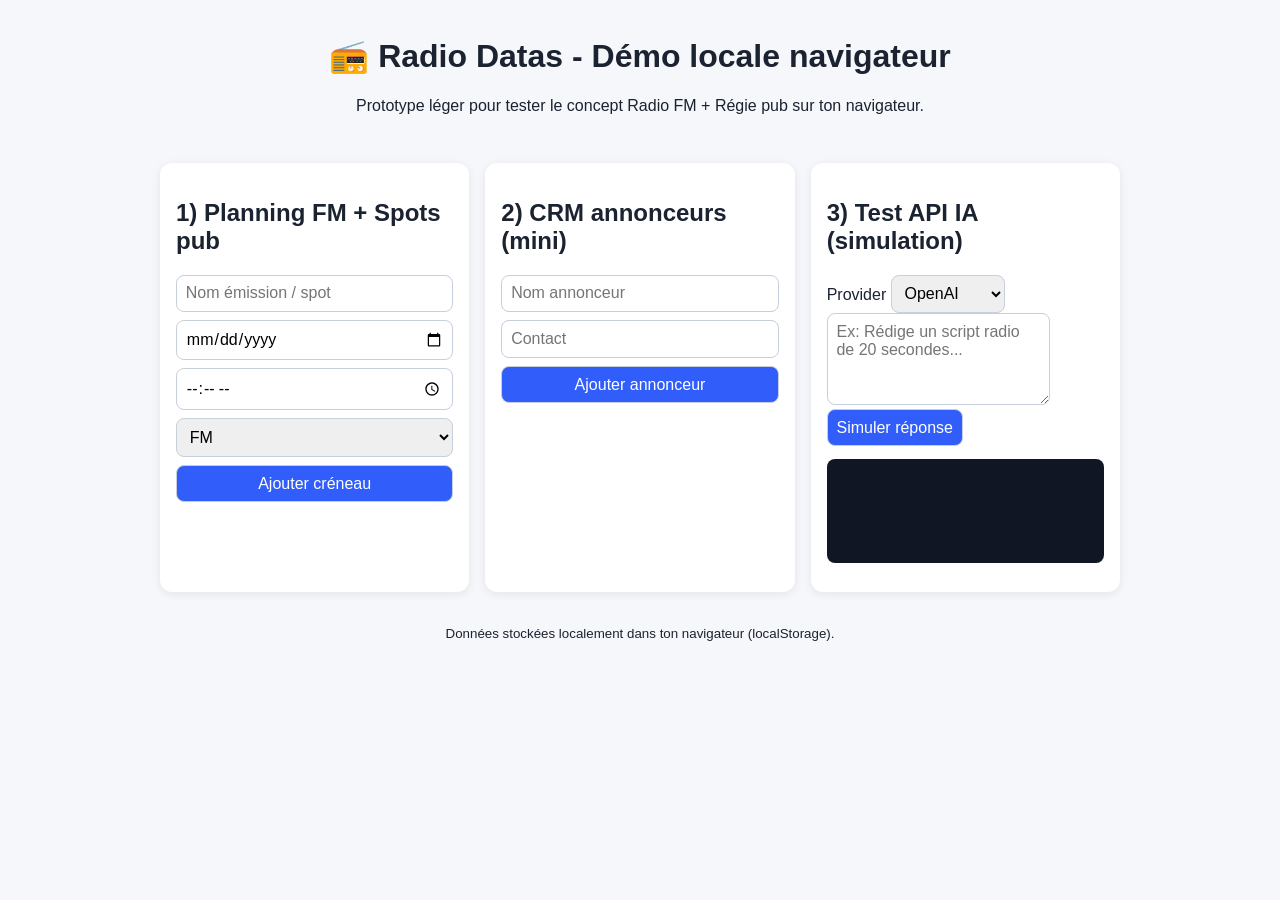
==== app/index.html @ f059dbf0 "Add browser-testable local prototype and run instructions" ====
<!doctype html>
<html lang="fr">
  <head>
    <meta charset="UTF-8" />
    <meta name="viewport" content="width=device-width, initial-scale=1.0" />
    <title>Radio Datas - Démo locale</title>
    <link rel="stylesheet" href="styles.css" />
  </head>
  <body>
    <header>
      <h1>📻 Radio Datas - Démo locale navigateur</h1>
      <p>Prototype léger pour tester le concept Radio FM + Régie pub sur ton navigateur.</p>
    </header>

    <main>
      <section class="card">
        <h2>1) Planning FM + Spots pub</h2>
        <form id="slot-form">
          <input id="slot-title" placeholder="Nom émission / spot" required />
          <input id="slot-date" type="date" required />
          <input id="slot-time" type="time" required />
          <select id="slot-type">
            <option value="FM">FM</option>
            <option value="PUB">PUB</option>
          </select>
          <button type="submit">Ajouter créneau</button>
        </form>
        <ul id="slots"></ul>
      </section>

      <section class="card">
        <h2>2) CRM annonceurs (mini)</h2>
        <form id="crm-form">
          <input id="crm-name" placeholder="Nom annonceur" required />
          <input id="crm-contact" placeholder="Contact" required />
          <button type="submit">Ajouter annonceur</button>
        </form>
        <ul id="advertisers"></ul>
      </section>

      <section class="card">
        <h2>3) Test API IA (simulation)</h2>
        <label for="provider">Provider</label>
        <select id="provider">
          <option>OpenAI</option>
          <option>Claude</option>
          <option>Gemini</option>
          <option>DeepSeek</option>
          <option>Ollama</option>
          <option>LM Studio</option>
        </select>
        <textarea id="prompt" rows="4" placeholder="Ex: Rédige un script radio de 20 secondes..."></textarea>
        <button id="simulate" type="button">Simuler réponse</button>
        <pre id="ai-output"></pre>
      </section>
    </main>

    <footer>
      <small>Données stockées localement dans ton navigateur (localStorage).</small>
    </footer>

    <script src="app.js"></script>
  </body>
</html>
---- app/styles.css ----
:root {
  color-scheme: light;
  font-family: Inter, Arial, sans-serif;
}

body {
  margin: 0;
  background: #f5f7fb;
  color: #1b2230;
}

header,
footer {
  text-align: center;
  padding: 1rem;
}

main {
  max-width: 960px;
  margin: 0 auto;
  padding: 1rem;
  display: grid;
  grid-template-columns: repeat(auto-fit, minmax(280px, 1fr));
  gap: 1rem;
}

.card {
  background: white;
  border-radius: 12px;
  padding: 1rem;
  box-shadow: 0 2px 10px rgba(0, 0, 0, 0.08);
}

form {
  display: grid;
  gap: 0.5rem;
  margin-bottom: 0.75rem;
}

input,
select,
textarea,
button {
  border: 1px solid #c6cfdb;
  border-radius: 8px;
  padding: 0.55rem;
  font: inherit;
}

button {
  background: #315efb;
  color: white;
  cursor: pointer;
}

ul {
  padding-left: 1rem;
}

pre {
  white-space: pre-wrap;
  background: #101623;
  color: #d5e2ff;
  border-radius: 8px;
  padding: 0.75rem;
  min-height: 80px;
}
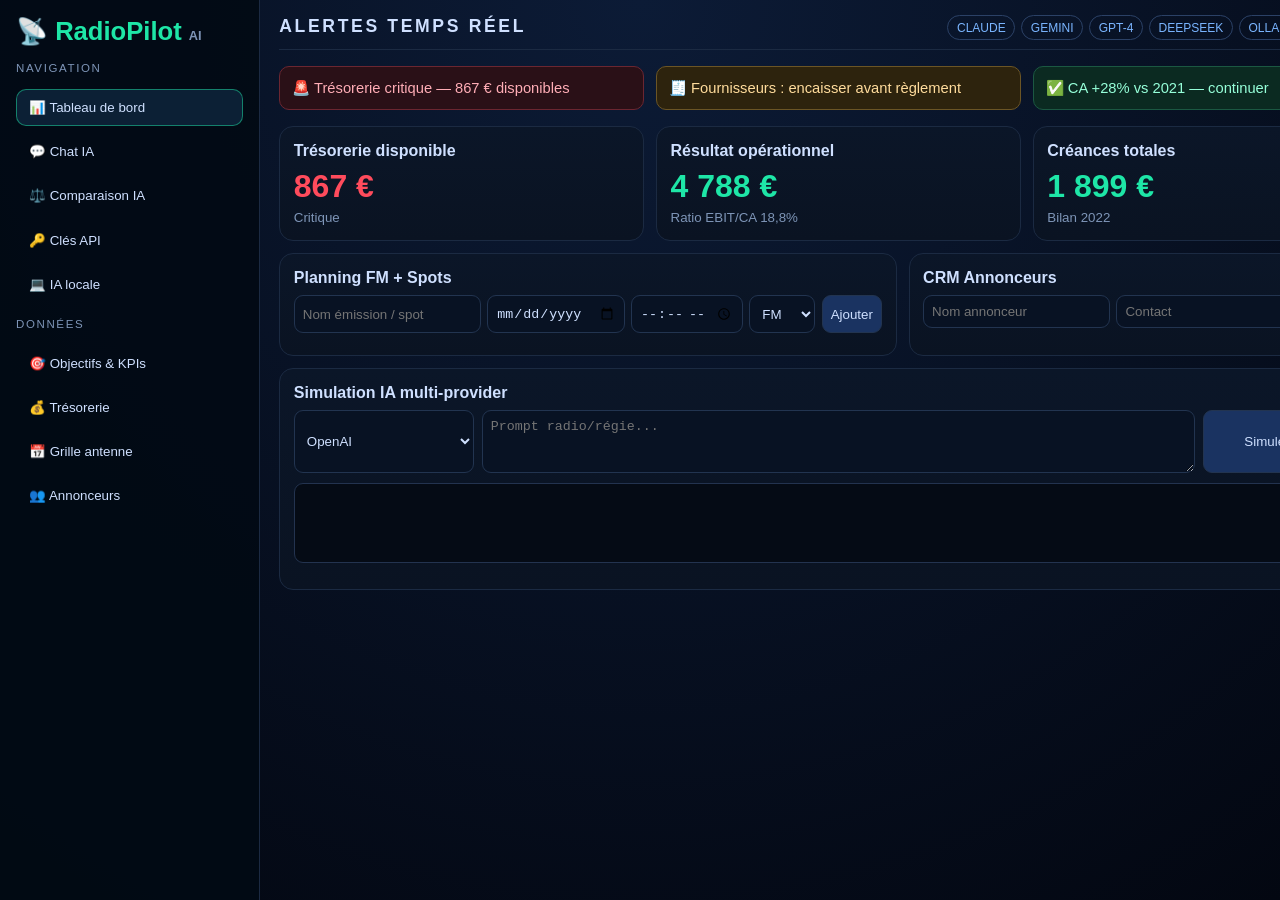
==== commit 763362fd: "Redesign dashboard UI to match shared mockup style" ====
--- a/app/index.html
+++ b/app/index.html
@@ -3,62 +3,99 @@
   <head>
     <meta charset="UTF-8" />
     <meta name="viewport" content="width=device-width, initial-scale=1.0" />
-    <title>Radio Datas - Démo locale</title>
+    <title>RadioPilot AI - Dashboard</title>
     <link rel="stylesheet" href="styles.css" />
   </head>
   <body>
-    <header>
-      <h1>📻 Radio Datas - Démo locale navigateur</h1>
-      <p>Prototype léger pour tester le concept Radio FM + Régie pub sur ton navigateur.</p>
-    </header>
+    <div class="layout">
+      <aside class="sidebar">
+        <div class="brand">📡 <span>RadioPilot</span> <small>AI</small></div>
+        <nav>
+          <p class="section">Navigation</p>
+          <button class="nav-item active">📊 Tableau de bord</button>
+          <button class="nav-item">💬 Chat IA</button>
+          <button class="nav-item">⚖️ Comparaison IA</button>
+          <button class="nav-item">🔑 Clés API</button>
+          <button class="nav-item">💻 IA locale</button>
+        </nav>
+        <nav>
+          <p class="section">Données</p>
+          <button class="nav-item">🎯 Objectifs & KPIs</button>
+          <button class="nav-item">💰 Trésorerie</button>
+          <button class="nav-item">📅 Grille antenne</button>
+          <button class="nav-item">👥 Annonceurs</button>
+        </nav>
+      </aside>
 
-    <main>
-      <section class="card">
-        <h2>1) Planning FM + Spots pub</h2>
-        <form id="slot-form">
-          <input id="slot-title" placeholder="Nom émission / spot" required />
-          <input id="slot-date" type="date" required />
-          <input id="slot-time" type="time" required />
-          <select id="slot-type">
-            <option value="FM">FM</option>
-            <option value="PUB">PUB</option>
-          </select>
-          <button type="submit">Ajouter créneau</button>
-        </form>
-        <ul id="slots"></ul>
-      </section>
+      <main class="main">
+        <header class="topbar">
+          <h1>ALERTES TEMPS RÉEL</h1>
+          <div class="providers">
+            <span>CLAUDE</span><span>GEMINI</span><span>GPT-4</span><span>DEEPSEEK</span><span>OLLAMA</span><span>LM STUDIO</span>
+          </div>
+        </header>
 
-      <section class="card">
-        <h2>2) CRM annonceurs (mini)</h2>
-        <form id="crm-form">
-          <input id="crm-name" placeholder="Nom annonceur" required />
-          <input id="crm-contact" placeholder="Contact" required />
-          <button type="submit">Ajouter annonceur</button>
-        </form>
-        <ul id="advertisers"></ul>
-      </section>
+        <section class="alerts">
+          <div class="alert danger">🚨 Trésorerie critique — 867 € disponibles</div>
+          <div class="alert warn">🧾 Fournisseurs : encaisser avant règlement</div>
+          <div class="alert good">✅ CA +28% vs 2021 — continuer</div>
+        </section>
 
-      <section class="card">
-        <h2>3) Test API IA (simulation)</h2>
-        <label for="provider">Provider</label>
-        <select id="provider">
-          <option>OpenAI</option>
-          <option>Claude</option>
-          <option>Gemini</option>
-          <option>DeepSeek</option>
-          <option>Ollama</option>
-          <option>LM Studio</option>
-        </select>
-        <textarea id="prompt" rows="4" placeholder="Ex: Rédige un script radio de 20 secondes..."></textarea>
-        <button id="simulate" type="button">Simuler réponse</button>
-        <pre id="ai-output"></pre>
-      </section>
-    </main>
+        <section class="kpis">
+          <article class="card">
+            <h3>Trésorerie disponible</h3>
+            <p class="value danger">867 €</p>
+            <small>Critique</small>
+          </article>
+          <article class="card">
+            <h3>Résultat opérationnel</h3>
+            <p class="value">4 788 €</p>
+            <small>Ratio EBIT/CA 18,8%</small>
+          </article>
+          <article class="card">
+            <h3>Créances totales</h3>
+            <p class="value">1 899 €</p>
+            <small>Bilan 2022</small>
+          </article>
+        </section>
 
-    <footer>
-      <small>Données stockées localement dans ton navigateur (localStorage).</small>
-    </footer>
+        <section class="grid2">
+          <article class="card">
+            <h3>Planning FM + Spots</h3>
+            <form id="slot-form" class="compact-form">
+              <input id="slot-title" placeholder="Nom émission / spot" required />
+              <input id="slot-date" type="date" required />
+              <input id="slot-time" type="time" required />
+              <select id="slot-type"><option value="FM">FM</option><option value="PUB">PUB</option></select>
+              <button type="submit">Ajouter</button>
+            </form>
+            <ul id="slots"></ul>
+          </article>
 
+          <article class="card">
+            <h3>CRM Annonceurs</h3>
+            <form id="crm-form" class="compact-form">
+              <input id="crm-name" placeholder="Nom annonceur" required />
+              <input id="crm-contact" placeholder="Contact" required />
+              <button type="submit">Ajouter</button>
+            </form>
+            <ul id="advertisers"></ul>
+          </article>
+        </section>
+
+        <section class="card">
+          <h3>Simulation IA multi-provider</h3>
+          <div class="ia-row">
+            <select id="provider">
+              <option>OpenAI</option><option>Claude</option><option>Gemini</option><option>DeepSeek</option><option>Ollama</option><option>LM Studio</option>
+            </select>
+            <textarea id="prompt" rows="3" placeholder="Prompt radio/régie..."></textarea>
+            <button id="simulate" type="button">Simuler réponse</button>
+          </div>
+          <pre id="ai-output"></pre>
+        </section>
+      </main>
+    </div>
     <script src="app.js"></script>
   </body>
 </html>
--- a/app/styles.css
+++ b/app/styles.css
@@ -1,67 +1,65 @@
 :root {
-  color-scheme: light;
-  font-family: Inter, Arial, sans-serif;
+  --bg: #030711;
+  --bg2: #071224;
+  --card: #0b1628;
+  --line: #1b2a42;
+  --text: #cfe0ff;
+  --muted: #7e95b7;
+  --ok: #1ee6a7;
+  --warn: #ffb020;
+  --danger: #ff4b5c;
 }
-
+* { box-sizing: border-box; }
 body {
   margin: 0;
-  background: #f5f7fb;
-  color: #1b2230;
+  font-family: "Segoe UI", Inter, sans-serif;
+  background: radial-gradient(circle at top, #0c1b36, var(--bg));
+  color: var(--text);
 }
-
-header,
-footer {
-  text-align: center;
+.layout { display: grid; grid-template-columns: 260px 1fr; min-height: 100vh; }
+.sidebar {
+  border-right: 1px solid var(--line);
+  background: rgba(2, 10, 20, 0.92);
   padding: 1rem;
 }
-
-main {
-  max-width: 960px;
-  margin: 0 auto;
-  padding: 1rem;
-  display: grid;
-  grid-template-columns: repeat(auto-fit, minmax(280px, 1fr));
-  gap: 1rem;
+.brand { font-size: 1.6rem; font-weight: 700; margin-bottom: 1rem; }
+.brand span { color: var(--ok); }
+.brand small { font-size: 0.8rem; color: var(--muted); }
+.section { color: var(--muted); text-transform: uppercase; letter-spacing: .14em; font-size: .72rem; }
+.nav-item {
+  width: 100%; text-align: left; margin: .2rem 0; padding: .65rem .75rem;
+  border: 1px solid transparent; border-radius: 10px; background: transparent; color: var(--text);
 }
-
-.card {
-  background: white;
-  border-radius: 12px;
-  padding: 1rem;
-  box-shadow: 0 2px 10px rgba(0, 0, 0, 0.08);
+.nav-item.active, .nav-item:hover { border-color: #1ee6a77c; background: #0c2035; }
+.main { padding: 1rem 1.2rem; }
+.topbar { display: flex; justify-content: space-between; gap: 1rem; align-items: center; border-bottom: 1px solid var(--line); padding-bottom: .75rem; }
+.topbar h1 { margin: 0; font-size: 1.1rem; letter-spacing: .15em; font-weight: 600; }
+.providers span { font-size: .75rem; border: 1px solid #2b4166; border-radius: 999px; padding: .3rem .55rem; margin-left: .35rem; color: #7ab5ff; }
+.alerts { display: grid; grid-template-columns: repeat(3, 1fr); gap: .75rem; margin: 1rem 0; }
+.alert { border-radius: 10px; padding: .75rem; border: 1px solid; font-size: .92rem; }
+.alert.danger { border-color: #6b2631; background: #2a1017; color: #ffadb6; }
+.alert.warn { border-color: #6b5525; background: #2d230d; color: #ffdc9c; }
+.alert.good { border-color: #1b5842; background: #0b2a21; color: #96ffd9; }
+.kpis { display: grid; grid-template-columns: repeat(3, 1fr); gap: .75rem; margin-bottom: .75rem; }
+.card { background: linear-gradient(180deg, #0b1628, #0a1322); border: 1px solid var(--line); border-radius: 14px; padding: .85rem; }
+.card h3 { margin: .1rem 0 .5rem; font-size: 1rem; }
+.value { font-size: 2rem; font-weight: 800; color: var(--ok); margin: .2rem 0; }
+.value.danger { color: var(--danger); }
+small { color: var(--muted); }
+.grid2 { display: grid; grid-template-columns: 1fr 1fr; gap: .75rem; margin-bottom: .75rem; }
+.compact-form { display: grid; grid-template-columns: 2fr 1fr 1fr 1fr auto; gap: .4rem; margin-bottom: .5rem; }
+input, select, textarea, button {
+  background: #081223; color: var(--text); border: 1px solid #223450; border-radius: 9px; padding: .5rem;
 }
-
-form {
-  display: grid;
-  gap: 0.5rem;
-  margin-bottom: 0.75rem;
+button { cursor: pointer; background: #1a3361; }
+button:hover { background: #234680; }
+ul { margin: .4rem 0 0; padding-left: 1rem; }
+li { margin: .2rem 0; color: #bad4fa; }
+.ia-row { display: grid; grid-template-columns: 180px 1fr 180px; gap: .5rem; }
+pre { margin-top: .6rem; min-height: 80px; background: #050b15; border: 1px solid #23334f; border-radius: 9px; padding: .6rem; }
+@media (max-width: 1100px) {
+  .layout { grid-template-columns: 1fr; }
+  .sidebar { border-right: 0; border-bottom: 1px solid var(--line); }
+  .alerts, .kpis, .grid2, .ia-row { grid-template-columns: 1fr; }
+  .compact-form { grid-template-columns: 1fr 1fr; }
 }
-
-input,
-select,
-textarea,
-button {
-  border: 1px solid #c6cfdb;
-  border-radius: 8px;
-  padding: 0.55rem;
-  font: inherit;
-}
-
-button {
-  background: #315efb;
-  color: white;
-  cursor: pointer;
-}
-
-ul {
-  padding-left: 1rem;
-}
-
-pre {
-  white-space: pre-wrap;
-  background: #101623;
-  color: #d5e2ff;
-  border-radius: 8px;
-  padding: 0.75rem;
-  min-height: 80px;
-}
